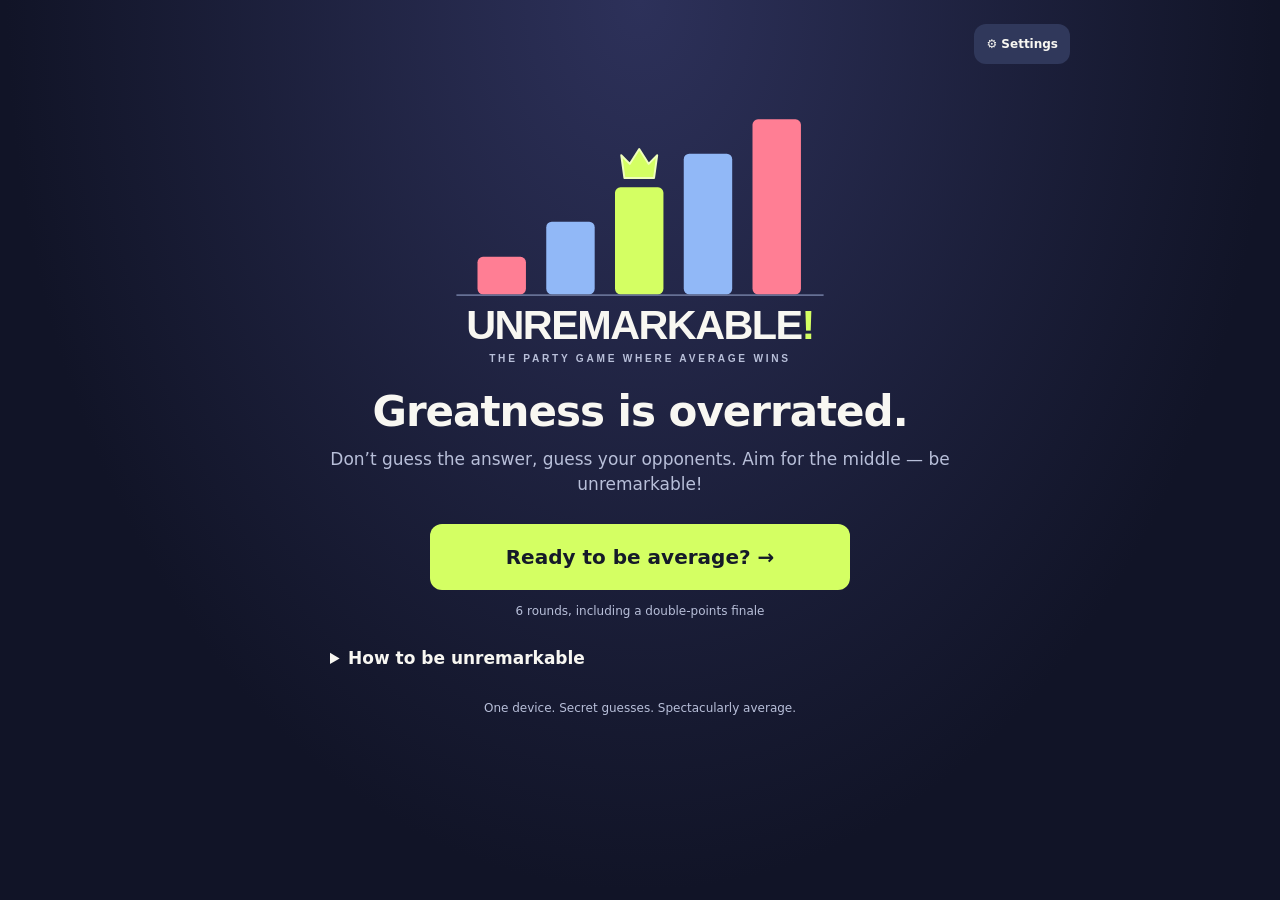
==== index.html @ 25f49ed4 "Add files via upload" ====
<!doctype html>
<html lang="en">
<head>
<meta charset="utf-8"><meta name="viewport" content="width=device-width,initial-scale=1">
<meta name="theme-color" content="#171b33"><title>UNREMARKABLE! — Average wins</title>
<style>
:root{color-scheme:dark;--bg:#111427;--card:#1c2140;--ink:#f8f7f2;--muted:#b8bfd9;--lime:#d4ff63;--red:#ff7e94}*{box-sizing:border-box}body{margin:0;background:radial-gradient(ellipse at top,#2d315a,var(--bg) 70%);color:var(--ink);font:17px/1.5 system-ui,sans-serif;min-height:100vh}main{max-width:900px;margin:auto;padding:24px 20px 50px}header{display:flex;align-items:center;justify-content:space-between;gap:12px;margin-bottom:35px}.brand{font-weight:950;letter-spacing:-1px;font-size:clamp(20px,4vw,30px)}.brand span{color:var(--lime)}h1{font-size:clamp(38px,7vw,66px);line-height:1.05;letter-spacing:-2px;margin:12px 0 24px}h2{font-size:clamp(24px,4vw,35px);line-height:1.2;margin:12px 0 20px}p{margin:12px 0}.muted,small{color:var(--muted)}.eyebrow{color:var(--lime);font-size:12px;font-weight:800;letter-spacing:2px;text-transform:uppercase}.card{background:var(--card);border:1px solid #353c65;border-radius:24px;padding:clamp(20px,4vw,36px);margin:20px 0;box-shadow:0 16px 60px #0002}button,input,textarea{font:inherit}button{border:0;border-radius:12px;padding:13px 20px;cursor:pointer;font-weight:750;background:var(--lime);color:#151a29;min-height:48px}button.secondary{background:#30385b;color:var(--ink)}button:disabled{opacity:.45;cursor:default}button:focus-visible,input:focus-visible,textarea:focus-visible,summary:focus-visible{outline:3px solid #fff;outline-offset:4px}input,textarea{width:100%;background:#10152d;border:1px solid #535d86;border-radius:12px;padding:14px;color:var(--ink);margin:8px 0 14px}textarea{resize:vertical;min-height:160px}.row{display:flex;gap:12px;flex-wrap:wrap;align-items:center}.chips{display:flex;gap:8px;flex-wrap:wrap;margin:24px 0}.chip{border:1px solid #515b81;border-radius:99px;padding:6px 12px;font-size:13px}.error{color:#ffb3be;min-height:26px}.progress{height:5px;background:#343b60;border-radius:5px;margin:16px 0 24px;overflow:hidden}.progress div{height:100%;background:var(--lime)}details{margin:22px 0}summary{cursor:pointer;font-weight:700}li{margin:10px 0}.center{text-align:center}.pill{background:#30385b;border-radius:12px;padding:12px 18px;display:inline-block}.line{position:relative;margin:45px 18px 12px;height:300px;border-top:3px solid #687197}.endpoint{position:absolute;top:-30px;color:var(--muted);font-size:12px}.endpoint.right{right:0}.marker{position:absolute;left:50%;top:var(--lane);width:150px;max-width:44vw;transform:translateX(-50%);transition:left 1.4s cubic-bezier(.2,.8,.2,1),opacity .7s;opacity:0;text-align:center;font-size:13px}.marker:before{content:'';position:absolute;width:2px;background:#626c96;bottom:100%;height:var(--stem);left:50%}.marker b{display:block;position:relative;z-index:1;border:1px solid #64709d;background:#293154;border-radius:12px;padding:8px;overflow-wrap:anywhere}.marker.win b{background:#d4ff63;color:#151a29;border-color:#d4ff63;box-shadow:0 0 22px #d4ff6344}.marker.out b{background:#6f2944;border-color:var(--red)}.median{position:absolute;top:-14px;bottom:0;border-left:2px dashed var(--lime);opacity:0;transition:opacity .6s}.median span{position:absolute;top:-36px;left:0;transform:translateX(-50%);white-space:nowrap;font-size:12px;color:var(--lime)}table{width:100%;border-collapse:collapse;margin:14px 0}td,th{padding:12px 8px;text-align:left;border-bottom:1px solid #394165;overflow-wrap:anywhere}td:last-child,th:last-child{text-align:right}.positive{color:var(--lime)}.negative{color:#ff9bb0}.party{position:fixed;top:-20px;width:9px;height:15px;pointer-events:none;animation:fall 2.5s ease-in forwards;z-index:5}@keyframes fall{to{transform:translateY(105vh) rotate(650deg);opacity:0}}footer{font-size:12px;color:var(--muted);text-align:center;margin-top:28px}@media(max-width:500px){main{padding:18px 14px 35px}.card{border-radius:18px}.line{margin-left:28px;margin-right:28px}.marker{font-size:11px;width:110px}td,th{padding:10px 4px;font-size:14px}}@media(prefers-reduced-motion:reduce){*,*:before{animation:none!important;transition:none!important}}

/* Reveal theatre and player lobby */
.header-controls{display:flex;gap:8px;flex-wrap:wrap;justify-content:flex-end}.header-controls button{font-size:12px;padding:9px 12px;min-height:40px}.player-entry{display:flex;gap:10px;align-items:center}.player-entry input{margin:0;min-width:0}.player-entry button{white-space:nowrap}.roster{display:grid;grid-template-columns:repeat(2,minmax(0,1fr));gap:10px;margin:20px 0}.player-token{display:flex;align-items:center;gap:10px;padding:10px 12px;border-radius:14px;background:#11172e;animation:arrive .3s ease-out;min-width:0}.avatar{width:34px;height:34px;display:grid;place-items:center;background:#44406b;color:#e8e0ff;border-radius:50%;font-size:13px;font-weight:800;flex-shrink:0}.player-token span:nth-child(2){flex:1;overflow-wrap:anywhere}.remove-player{background:transparent;color:#b8bfd9;padding:0;min-height:36px;width:30px;font-size:22px}.start-game{width:100%;margin-top:8px}.lobby-count{font-size:13px;color:var(--muted)}.reveal-card{overflow:hidden;position:relative}.reveal-card:before{content:'';position:absolute;inset:0;background:radial-gradient(ellipse at 50% 20%,#d4ff6313,transparent 65%);pointer-events:none}.reveal-status{min-height:55px;font-size:clamp(17px,3vw,22px);font-weight:700;color:var(--lime);position:relative}.phase-label{font-size:11px;color:var(--muted);letter-spacing:2px;text-transform:uppercase;margin-top:24px}.number-stage{position:relative;padding:24px 0 12px}.axis{height:50px;position:relative;margin:12px 24px 8px}.axis-line{position:absolute;top:25px;left:0;right:0;height:3px;border-radius:3px;background:linear-gradient(90deg,#ff7e94,#a6b0de 35%,#d4ff63 50%,#a6b0de 65%,#ff7e94);transform-origin:left;animation:drawline .8s ease both}.axis-line:after{content:'';position:absolute;inset:-5px 0;background:repeating-linear-gradient(90deg,transparent 0,transparent calc(10% - 1px),#818bb0 calc(10% - 1px),#818bb0 10%);opacity:.5}.axis-end{position:absolute;left:0;top:0;font-size:11px;color:var(--muted)}.axis-end.high{left:auto;right:0}.axis-dot{position:absolute;top:19px;left:50%;width:15px;height:15px;border-radius:50%;background:#b2b9df;border:3px solid #171c35;opacity:0;transform:translateX(-50%);transition:left 1.1s cubic-bezier(.2,.8,.2,1),opacity .4s,background .5s,box-shadow .5s}.axis-dot.visible{opacity:1}.axis-dot.win{background:var(--lime);box-shadow:0 0 0 6px #d4ff6322,0 0 24px #d4ff6388;z-index:2}.axis-dot.out{background:var(--red);box-shadow:0 0 14px #ff7e9466}.median-pin{position:absolute;top:-14px;height:80px;left:50%;width:2px;background:var(--lime);opacity:0;transform:scaleY(0);transform-origin:top;transition:transform .7s,opacity .5s;z-index:3;pointer-events:none}.median-pin.visible{opacity:1;transform:scaleY(1)}.median-pin:before{content:'▼';position:absolute;top:-12px;left:50%;transform:translateX(-50%);color:var(--lime);font-size:18px}.median-readout{text-align:center;color:var(--lime);min-height:48px;opacity:0;transition:opacity .5s;font-size:14px}.median-readout.visible{opacity:1}.median-readout strong{font-size:25px;font-variant-numeric:tabular-nums;margin-left:6px}.reveal-grid{display:grid;grid-template-columns:repeat(3,minmax(0,1fr));gap:12px;margin:16px 0 24px}.guess-tile{position:relative;border:1px solid #4b557f;border-radius:16px;min-height:132px;padding:16px 10px;text-align:center;background:#242c4d;transform:translateY(20px) scale(.94);opacity:.3;transition:transform .7s cubic-bezier(.2,1.5,.5,1),opacity .5s,background .5s,box-shadow .5s,border-color .5s;overflow:hidden}.guess-tile.revealed{opacity:1;transform:translateY(0) scale(1)}.guess-tile .tile-name{font-size:13px;overflow-wrap:anywhere;color:#d4d9ec;position:relative}.guess-tile .tile-value{font-size:clamp(20px,3.2vw,32px);font-weight:850;letter-spacing:-1px;min-height:48px;font-variant-numeric:tabular-nums;overflow-wrap:anywhere;position:relative}.tile-badge{font-size:11px;font-weight:800;letter-spacing:.4px;min-height:20px;position:relative}.guess-tile.win{background:#31452c;border-color:var(--lime);box-shadow:0 0 28px #d4ff6322;animation:winner-pop .8s ease}.guess-tile.win .tile-value,.guess-tile.win .tile-badge{color:var(--lime)}.guess-tile.bonus{background:linear-gradient(135deg,#465329,#233e3c);border-color:#eaff93}.guess-tile.bonus:before{content:'';position:absolute;inset:-100%;background:linear-gradient(100deg,transparent 40%,#ffffff25 50%,transparent 60%);animation:shine 1.8s ease-in-out 2}.guess-tile.out{border-color:var(--red);background:#44243c;animation:knockout .65s ease}.guess-tile.out .tile-value,.guess-tile.out .tile-badge{color:#ff9db0}.reveal-meta{display:flex;justify-content:space-between;align-items:center;gap:12px}.skip-reveal{font-size:12px;min-height:36px;padding:8px 12px;background:#30385b;color:#d9dff5}.score-note{padding:12px 16px;border-left:3px solid var(--lime);background:#d4ff6309;border-radius:0 8px 8px 0}.music-note{font-size:12px;color:var(--muted);margin:18px 0 0}.countdown{position:absolute;inset:0;display:grid;place-items:center;background:#13182bed;z-index:4;border-radius:20px;pointer-events:none}.countdown span{font-size:110px;font-weight:950;color:var(--lime);animation:countbeat .75s ease both}.reveal-grid .bonus-tag{color:#d4ff63}.fade-in{animation:arrive .55s ease both}@keyframes arrive{from{opacity:0;transform:translateY(12px)}to{opacity:1;transform:translateY(0)}}@keyframes drawline{from{transform:scaleX(0)}to{transform:scaleX(1)}}@keyframes winner-pop{0%{transform:scale(.95)}45%{transform:scale(1.07)}100%{transform:scale(1)}}@keyframes knockout{20%,60%{transform:translateX(-5px) rotate(-1deg)}40%,80%{transform:translateX(5px) rotate(1deg)}100%{transform:translateX(0)}}@keyframes shine{from{transform:translateX(-60%) rotate(12deg)}to{transform:translateX(60%) rotate(12deg)}}@keyframes countbeat{from{opacity:0;transform:scale(1.4)}30%{opacity:1}to{opacity:0;transform:scale(.8)}}@media(max-width:550px){header{align-items:flex-start}.brand{font-size:19px;padding-top:8px}.header-controls{max-width:170px;gap:6px}.header-controls button{font-size:11px;padding:8px}.roster{grid-template-columns:1fr}.reveal-grid{grid-template-columns:repeat(2,minmax(0,1fr));gap:10px}.guess-tile{padding:12px 8px;min-height:120px}.guess-tile .tile-value{font-size:25px}.axis{margin-left:10px;margin-right:10px}.reveal-meta{align-items:flex-start}.reveal-card{padding:20px 16px}}
/* Shared visual language: ascending bars, a lime crown, coral extremes. */
header{gap:16px}.brand{display:flex;align-items:center;gap:10px;white-space:nowrap;font-size:23px}.brand-icon{width:58px;height:48px;flex-shrink:0}.hero-logo{max-width:500px;margin:0 auto 18px}.hero-logo svg{display:block;width:100%;height:auto}.hero-tagline{font-size:clamp(27px,5vw,42px);text-align:center;letter-spacing:-1px;margin:0 0 12px}.hero-copy{text-align:center;max-width:620px;margin:0 auto 25px}.hero-logo .logo-bar{transform-box:fill-box;transform-origin:bottom;animation:logo-rise .85s cubic-bezier(.2,.8,.2,1) both}.hero-logo .logo-bar:nth-child(2),.hero-logo .logo-bar:nth-child(4){animation-delay:.1s}.hero-logo .logo-bar:nth-child(1),.hero-logo .logo-bar:nth-child(5){animation-delay:.35s}.hero-logo .logo-bar:nth-child(3){animation-delay:.6s}.hero-logo .logo-crown{animation:arrive .6s .95s both}.chart-unit{font-size:12px;margin:0 0 6px}.chart-scroll{overflow-x:auto;overscroll-behavior-x:contain;scrollbar-color:#596589 #151b33;scrollbar-width:thin;position:relative;padding:0 0 12px}.bar-plot{min-width:calc(var(--players)*76px);padding:0 12px}.chart-bars{height:340px;position:relative;margin-top:8px;border-bottom:2px solid #6c7597}.chart-grid{position:absolute;inset:0;background:repeating-linear-gradient(to top,transparent 0,transparent calc(25% - 1px),#b5c6ff13 calc(25% - 1px),#b5c6ff13 25%);pointer-events:none}.scale-max,.scale-zero{position:absolute;left:0;font-size:10px;color:#a9b3d3}.scale-max{bottom:78%;transform:translateY(-18px)}.scale-zero{bottom:0;left:1px;transform:translateY(100%)}.bar-columns,.bar-labels{display:grid;grid-template-columns:repeat(var(--players),minmax(0,1fr));gap:12px}.bar-columns{height:100%;position:relative}.bar-column{position:relative;min-width:0;height:100%}.bar-fill{position:absolute;bottom:0;left:12%;width:76%;height:var(--height);min-height:2px;border-radius:10px 10px 0 0;background:linear-gradient(90deg,#679ad6,#a5c9ff);transform:scaleY(0);transform-origin:bottom;transition:transform 1.15s cubic-bezier(.18,.85,.24,1),background .5s,box-shadow .5s}.bar-column.revealed .bar-fill{transform:scaleY(1)}.bar-column.out .bar-fill{background:linear-gradient(90deg,#d65075,#ff8ba2)}.bar-column.win .bar-fill{background:linear-gradient(90deg,#9cca36,#d4ff63);box-shadow:0 -6px 35px #d4ff6322}.bar-column.bonus .bar-fill:after{content:'';position:absolute;inset:0;background:linear-gradient(110deg,transparent 25%,#ffffff77 50%,transparent 75%);animation:bar-shimmer 1.6s 1s 2 both}.bar-number{position:absolute;bottom:calc(var(--height) + 7px);left:-4%;width:108%;text-align:center;opacity:0;transform:translateY(15px);transition:opacity .5s,transform .8s;font-size:clamp(12px,2vw,18px);font-weight:850;font-variant-numeric:tabular-nums;overflow-wrap:anywhere;line-height:1.15;color:#cfdef8}.bar-column.revealed .bar-number{opacity:1;transform:translateY(0)}.bar-column.win .bar-number{color:var(--lime)}.bar-column.out .bar-number{color:#ff9fb1}.bar-crown{position:absolute;bottom:calc(var(--height) + 32px);left:50%;width:38px;height:28px;opacity:0;transform:translate(-50%,20px) scale(.4);transition:opacity .5s 1s,transform .7s 1s cubic-bezier(.2,1.7,.5,1)}.bar-crown svg{width:100%;height:100%}.bar-column.win .bar-crown{opacity:1;transform:translate(-50%,0) scale(1)}.bar-labels{text-align:center;padding-top:12px;position:relative}.bar-name{display:block;font-size:12px;font-weight:700;overflow-wrap:anywhere;min-height:38px;line-height:1.4}.bar-score{display:block;font-size:9px;letter-spacing:.3px;color:var(--muted);min-height:24px;margin-top:5px;font-weight:750}.bar-score.positive{color:var(--lime)}.bar-score.negative{color:#ff9fb1}.average-line{position:absolute;left:0;right:0;border-top:2px dashed #d4ff63;transform:scaleX(0);transform-origin:left;opacity:0;transition:transform .9s cubic-bezier(.2,.8,.2,1),opacity .5s;pointer-events:none;z-index:2}.average-line.visible{opacity:1;transform:scaleX(1)}.average-line span{position:absolute;right:0;top:-24px;padding:3px 7px;background:#151c32;border-radius:5px;color:var(--lime);font-size:10px;font-weight:800;white-space:nowrap}.average-readout{text-align:center;border:1px solid #d4ff6340;background:#d4ff630a;border-radius:12px;padding:15px;margin:10px 0 24px;font-size:14px;color:#d2d8ed}.average-readout strong{font-size:28px;margin-left:9px;color:var(--lime)}.average-readout span{display:block;font-size:12px;color:var(--muted);margin-top:2px}.chart-hint{font-size:11px;color:var(--muted);text-align:right;margin:0 0 8px}.average-maths{font-size:13px;overflow-wrap:anywhere}.average-maths p{line-height:1.7}.answer-card{border:1px solid #93bbff55;background:linear-gradient(125deg,#91b8f718,#a69aff0b);border-radius:18px;padding:23px;margin:24px 0}.answer-card h3{font-size:clamp(25px,5vw,36px);line-height:1.15;margin:10px 0 16px;letter-spacing:-.5px;overflow-wrap:anywhere}.answer-card p{font-size:14px;color:#d6ddef}.answer-card a{color:#b3d3ff;font-size:13px;text-underline-offset:4px}.answer-card .answer-note{font-size:12px;color:var(--muted);border-top:1px solid #93bbff33;padding-top:12px;margin-bottom:0}.wild-answer h3{font-size:25px}.music-note{max-width:100%}@keyframes logo-rise{from{transform:scaleY(0)}to{transform:scaleY(1)}}@keyframes bar-shimmer{from{opacity:0}50%{opacity:.7}to{opacity:0}}@media(max-width:550px){header{gap:8px}.brand{font-size:14px;gap:5px;padding:0}.brand-icon{width:38px;height:35px}.header-controls{max-width:148px}.header-controls button{font-size:10px;padding:7px;min-height:36px}.hero-logo{max-width:340px;margin-top:20px}.hero-tagline{font-size:28px}.bar-plot{min-width:calc(var(--players)*61px);padding:0 8px}.bar-columns,.bar-labels{gap:8px}.chart-bars{height:310px}.bar-fill{left:7%;width:86%;border-radius:7px 7px 0 0}.bar-number{font-size:12px}.bar-name{font-size:11px}.bar-score{font-size:8px}.bar-crown{width:29px;height:23px;bottom:calc(var(--height) + 28px)}.bar-plot .scale-max{font-size:9px}.answer-card{padding:20px}.reveal-status{min-height:72px}}
@media(prefers-reduced-motion:reduce){*,*:before,*:after{animation:none!important;transition:none!important}.hero-logo .logo-bar{transform:none}.bar-column.win .bar-crown{opacity:1}}


.middle-line{position:absolute;left:0;right:0;border-top:2px dashed #d4ff63;transform:scaleX(0);transform-origin:left;opacity:0;transition:transform .9s,opacity .5s;z-index:2;pointer-events:none}.middle-line.visible{opacity:1;transform:scaleX(1)}.middle-line span{position:absolute;left:0;top:-24px;background:#151c32;padding:3px 7px;border-radius:5px;color:var(--lime);font-size:10px;font-weight:800}.average-line{border-color:#b6a5ff}.average-line span{color:#c9baff;top:5px}.target-readouts{display:grid;grid-template-columns:1fr 1fr;gap:10px;margin:12px 0 24px}.target-readouts[hidden]{display:none}.middle-readout,.target-readouts .average-readout{margin:0;padding:15px 10px;text-align:center;border:1px solid #d4ff6340;background:#d4ff630a;border-radius:12px;font-size:12px}.middle-readout strong,.target-readouts .average-readout strong{display:block;font-size:26px;color:var(--lime);margin:4px 0}.middle-readout span,.target-readouts .average-readout span{display:block;font-size:10px;color:var(--muted)}.target-readouts .average-readout{border-color:#b6a5ff55;background:#b6a5ff0a}.target-readouts .average-readout strong{color:#c9baff}.bar-column.bonus-only .bar-fill{background:linear-gradient(90deg,#9680e0,#c9baff)}.bar-column.bonus-only .bar-number{color:#c9baff}
/* One stage, one player, one announcement. Detailed results live on their own screen. */
header{justify-content:flex-end}header .brand{display:none}body.cinema-mode header,body.cinema-mode footer{display:none}body.cinema-mode main{max-width:1100px;padding-top:12px;padding-bottom:24px}.cinema{outline:none;min-height:calc(100svh - 45px);display:flex;flex-direction:column;justify-content:center}.cinema-tools{display:flex;justify-content:flex-end;min-height:36px}.cinema-tools .skip-reveal{background:transparent;color:#8995b8;font-size:11px;font-weight:500;padding:6px 10px}.reveal-announcement{text-align:center;min-height:185px;display:flex;flex-direction:column;justify-content:center;align-items:center;padding:15px 12px 22px}.announcement-label{font-size:12px;font-weight:850;letter-spacing:2px;color:#a7bbdc}.reveal-announcement h2{font-size:clamp(30px,6vw,54px);line-height:1.12;letter-spacing:-1.5px;margin:14px 0 10px;max-width:100%;overflow-wrap:anywhere}.reveal-announcement p{font-size:15px;color:#adb8d3;margin:0;max-width:550px;line-height:1.5}.winner-announcement .announcement-label,.winner-announcement h2{color:#d4ff63}.loser-announcement .announcement-label,.loser-announcement h2{color:#ff8da2}.bonus-announcement .announcement-label,.bonus-announcement h2{color:#c9baff}.cinema .chart-bars{height:clamp(260px,49svh,440px);margin-top:0}.cinema .bar-plot{min-width:calc(var(--players)*80px);padding:0 14px}.cinema .bar-columns,.cinema .bar-labels{gap:18px}.cinema .chart-grid{background:linear-gradient(to top,transparent calc(50% - 1px),#b5c6ff0b calc(50% - 1px),#b5c6ff0b 50%,transparent 50%)}.cinema .bar-fill{transition:transform 2.1s cubic-bezier(.25,.5,.35,1);border-radius:9px 9px 0 0}.cinema .bar-number{transition:opacity .5s,transform 2.1s;letter-spacing:-.3px;font-size:clamp(14px,2vw,23px)}.cinema .bar-name{visibility:hidden;opacity:0;min-height:52px;font-size:15px;line-height:1.3;padding:4px 0;transition:opacity .6s;overflow-wrap:anywhere}.cinema .bar-name.visible{visibility:visible;opacity:1}.cinema .bar-crown{transition:opacity .3s 2.1s,transform .4s 2.1s cubic-bezier(.2,1.7,.5,1)}.cinema .average-line{border-color:#b6a5ff}.cinema .average-line span{font-size:11px;top:-25px;background:#161b31}.cinema .bar-column.bonus .bar-fill:after{animation:none;background:transparent}.cinema-end{text-align:center;min-height:70px;padding-top:16px}.cinema-end[hidden]{display:block;visibility:hidden}.bonus-detail{padding:15px 18px;border:1px solid #b6a5ff66;border-radius:12px;color:#c9baff}.bonus-detail p{font-size:13px;color:var(--muted)}.round-details table{table-layout:fixed}.round-details td,.round-details th{font-size:14px;padding:12px 5px}.round-details th:first-child{width:28%}.round-details table caption{padding:12px 0}.round-details td:not(:first-child),.round-details th:not(:first-child){text-align:center}.round-details .answer-card{margin-top:24px}.round-details #next{margin-top:18px}@media(max-width:550px){body.cinema-mode main{padding:10px 10px 20px}.cinema{justify-content:flex-start;min-height:calc(100svh - 30px)}.reveal-announcement{min-height:195px;padding:20px 12px 28px}.announcement-label{font-size:10px;letter-spacing:1.5px}.reveal-announcement h2{font-size:36px;letter-spacing:-1px}.reveal-announcement p{font-size:14px;max-width:310px}.cinema .bar-plot{min-width:calc(var(--players)*66px);padding:0 8px}.cinema .bar-columns,.cinema .bar-labels{gap:9px}.cinema .chart-bars{height:clamp(250px,44svh,370px)}.cinema .bar-name{font-size:12px;min-height:60px;padding-top:5px}.cinema .bar-number{font-size:13px}.cinema .bar-labels{padding-top:14px}.cinema .bar-crown{width:29px}.round-details td,.round-details th{font-size:11px;padding:11px 3px}.round-details th:first-child{width:28%}.cinema .average-line span{font-size:9px}}@media(prefers-reduced-motion:reduce){.cinema *{transition:none!important;animation:none!important}}


.home-screen{max-width:800px;margin:auto}.home-topics{justify-content:center;gap:10px;margin:28px 0}.home-start{display:block;width:100%;max-width:420px;margin:26px auto 12px;padding:18px 24px;font-size:20px}.home-screen details{max-width:620px;margin:26px auto}.players-screen{max-width:680px;margin:20px auto}.players-screen h1{font-size:clamp(32px,6vw,46px);margin-bottom:28px;letter-spacing:-1px}.back-home{background:transparent;color:var(--muted);padding:8px 0;font-size:14px;font-weight:500;min-height:40px}.players-screen .card{margin-top:10px}@media(max-width:550px){.home-start{font-size:18px}.home-topics .chip{font-size:12px}.players-screen{margin-top:12px}}

.free-bank-note{text-align:center;font-size:12px;color:var(--muted);margin:12px 0}.reveal-announcement.shared-winners h2{font-size:clamp(24px,4vw,40px);max-width:850px;letter-spacing:-.8px}

.header-controls{max-width:none}.header-controls .quiet-exit{background:transparent;color:var(--muted)}.quiet-exit[hidden]{display:none}.round-actions{display:flex;justify-content:flex-end;margin:-12px 0 12px}.change-question{background:transparent;color:var(--muted);font-size:13px;min-height:40px;padding:8px 0 8px 12px;font-weight:600}.cinema-tools{justify-content:space-between}.cinema-tools .cinema-exit{padding-left:8px}#game-dialog{color:var(--ink);background:var(--card);border:1px solid #535d86;border-radius:22px;padding:28px;width:calc(100% - 36px);max-width:440px;box-shadow:0 20px 100px #0008}#game-dialog::backdrop{background:#080c20bb;backdrop-filter:blur(4px)}#game-dialog h2{font-size:27px;margin-top:0}#game-dialog p{color:var(--muted);font-size:15px;line-height:1.6}.dialog-actions{display:flex;gap:10px;justify-content:flex-end;flex-wrap:wrap;margin-top:24px}.dialog-actions button{font-size:14px;padding:12px 16px}#game-dialog[open]{animation:arrive .2s ease-out}@media(max-width:550px){.header-controls{gap:6px}.header-controls button{min-height:40px}.round-actions{margin-top:-14px}.change-question{font-size:12px}#game-dialog{padding:23px}.dialog-actions{justify-content:stretch}.dialog-actions button{flex:1}}

.double-round-note{color:var(--lime);font-size:13px;text-align:center;background:#d4ff630b;border-radius:10px;padding:12px;margin:0 0 20px}

/* Quiet, accessible audio settings, available on every screen. */
#settings-dialog{color:var(--ink);background:var(--card);border:1px solid #535d86;border-radius:22px;padding:28px;width:calc(100% - 36px);max-width:400px;box-shadow:0 20px 100px #0008}#settings-dialog::backdrop{background:#080c20bb;backdrop-filter:blur(4px)}#settings-dialog h2{margin:0 0 24px;font-size:28px}.settings-row{display:flex;align-items:center;justify-content:space-between;gap:20px;padding:16px 0;border-top:1px solid #394165}.audio-switch{min-width:76px;min-height:44px;padding:9px 18px;background:#30385b;color:var(--ink)}.audio-switch[aria-checked="true"]{background:var(--lime);color:#151a29}#audio-status{font-size:13px;color:var(--muted)}#audio-status:empty{display:none}#close-settings{width:100%;font-size:14px;margin-top:22px}.header-controls #settings-button{font-size:12px;min-height:40px}.cinema-tools .cinema-settings{color:#b8bfd9}#settings-dialog[open]{animation:arrive .2s ease-out}

.reveal-announcement.winner-announcement h2{font-size:clamp(40px,7vw,68px);max-width:calc(100% - 40px)}.reveal-announcement.shared-winners h2{font-size:clamp(29px,5vw,46px)}.winner-emphasis h2{animation:winner-pop var(--winner-pop-duration,1135ms) cubic-bezier(.2,.65,.3,1) both}.winner-emphasis .announcement-label{animation:winner-pop var(--winner-pop-duration,1135ms) cubic-bezier(.2,.65,.3,1) both}.winner-award{display:inline-block;color:var(--lime);font-size:.9em;white-space:nowrap}@keyframes winner-pop{0%{transform:scale(1);opacity:1}28%{transform:scale(1.18)}78%{transform:scale(1.18)}100%{transform:scale(1)}}@media(prefers-reduced-motion:reduce){.winner-emphasis h2,.winner-emphasis .announcement-label{animation:none!important}}

.cinema .chart-question{font-size:clamp(17px,2.4vw,24px);font-weight:650;line-height:1.35;letter-spacing:-.25px;text-align:center;max-width:780px;margin:10px auto 0;padding:0 14px;color:#dce5fc;overflow-wrap:anywhere}@media(max-width:550px){.cinema .chart-question{font-size:17px;margin-top:10px;padding:0 12px}}

.reveal-announcement.loser-announcement h2{font-size:clamp(40px,7vw,68px);max-width:calc(100% - 40px)}.loser-announcement .winner-award{color:inherit}

.settings-legal{display:flex;gap:22px;justify-content:center;flex-wrap:wrap;padding-top:20px;font-size:13px}.settings-legal a{color:#c6dcff;text-underline-offset:4px}.settings-legal a:hover{color:var(--lime)}.settings-legal a:focus-visible{outline:3px solid var(--lime);outline-offset:5px}

.round-intro{min-height:calc(100svh - 185px);display:grid;place-items:center;padding:8px 0 24px}.round-intro-card{text-align:center;width:100%;max-width:740px;margin:auto;padding:38px 28px;border:1px solid #58618a;border-radius:26px;background:linear-gradient(145deg,#272e50,#191f3a);box-shadow:0 18px 70px #080b1933;animation:round-enter .5s ease-out both}.round-intro-number{color:var(--lime);font-size:25px;font-weight:850;letter-spacing:-.5px;margin:22px 0 12px}.round-intro-number span{color:var(--muted);font-size:17px;font-weight:500}.round-intro h1{font-size:clamp(32px,5.4vw,56px);line-height:1.08;letter-spacing:-1.5px;margin:12px auto 26px;max-width:650px;overflow-wrap:break-word}.round-intro-wit{font-size:clamp(20px,3vw,27px);line-height:1.35;font-weight:700;max-width:560px;margin:0 auto 12px}.round-intro-description{font-size:15px;max-width:520px;margin:0 auto 26px}.round-intro #round-start{min-height:56px;max-width:430px;width:100%;margin:4px auto 0;font-size:18px}.round-intro-steps{list-style:none;display:flex;justify-content:center;gap:12px;padding:0;margin:30px 0 0}.round-intro-steps li{width:30px;height:30px;border-radius:50%;border:1px solid #6a7393;color:var(--muted);display:grid;place-items:center;font-size:12px;font-weight:800}.round-intro-steps li.current{background:var(--lime);color:#151a29;border-color:var(--lime);box-shadow:0 0 0 4px #d4ff6314}.round-intro-steps li.completed{color:var(--lime);border-color:#7f9c4a}.round-intro-double{display:inline-block;color:#111427;background:var(--lime);font-weight:950;letter-spacing:2px;font-size:13px;border-radius:8px;padding:8px 14px;margin:-10px auto 22px}.round-intro-scoring{font-size:14px;line-height:1.8;color:var(--muted);margin:-6px auto 22px}.round-intro-scoring strong{color:var(--lime)}.answer-source{display:block;margin-top:8px}.sr-only{position:absolute;width:1px;height:1px;padding:0;margin:-1px;overflow:hidden;clip:rect(0,0,0,0);white-space:nowrap;border:0}@keyframes round-enter{from{opacity:0;transform:translateY(12px)}to{opacity:1;transform:translateY(0)}}@media(max-width:550px){.round-intro{min-height:calc(100svh - 150px);padding-top:0}.round-intro-card{padding:28px 18px;border-radius:22px}.round-intro h1{letter-spacing:-1px;font-size:35px}.round-intro .eyebrow{font-size:10px;letter-spacing:1.4px}.round-intro-number{margin-top:18px}.round-intro #round-start{font-size:16px}.round-intro-steps{gap:10px;margin-top:24px}}@media(prefers-reduced-motion:reduce){.round-intro-card{animation:none}}

.standings-show{max-width:780px;margin:auto;padding:2px 0 30px}.standings-toolbar{display:flex;gap:12px;justify-content:space-between;align-items:center}.standings-toolbar .eyebrow{font-size:11px;letter-spacing:1.4px}.standings-toolbar button{background:transparent;color:var(--muted);font-size:12px;padding:9px 0 9px 12px;white-space:nowrap}.standings-show>h1{font-size:clamp(31px,5vw,45px);text-align:center;margin:22px 0 8px}.standings-intro{text-align:center;font-size:15px;margin-bottom:24px}.standings-spotlight{position:relative;text-align:center;border:1px solid #58618a;border-radius:24px;background:linear-gradient(145deg,#293153,#191f3a);padding:28px 24px 24px;min-height:285px;display:flex;flex-direction:column;align-items:center;justify-content:center;isolation:isolate;overflow:hidden}.standings-place{font-size:11px;letter-spacing:1.7px;font-weight:850;color:#c6dcff}.standings-spotlight h2{font-size:clamp(30px,5vw,49px);line-height:1.15;letter-spacing:-1px;margin:17px 0 10px;overflow-wrap:anywhere;max-width:100%}.standings-spotlight p{max-width:560px;line-height:1.45;font-size:16px;color:#d4dcef;margin:12px auto 0}.standings-total{font-size:38px;line-height:1.2;font-weight:900;color:var(--lime);font-variant-numeric:tabular-nums;margin:6px 0}.standings-total span{font-size:16px;font-weight:600;color:var(--muted)}.standings-list{padding:0;margin:20px 0;list-style:none;display:grid;gap:9px}.standing-row{display:grid;grid-template-columns:49px minmax(0,1fr) auto;gap:12px;align-items:center;border:1px solid #434f75;background:#1c2340;padding:12px 15px;border-radius:14px;animation:standing-enter .65s cubic-bezier(.16,1,.3,1) both}.standing-position{font-weight:900;color:#b4c3e4;font-size:17px}.standing-name{font-weight:750;overflow-wrap:anywhere}.standing-name small,.standing-score small{display:block;font-size:11px;font-weight:500;color:var(--muted)}.standing-score{font-size:23px;line-height:1.1;font-weight:850;text-align:right;font-variant-numeric:tabular-nums}.standing-score small{margin-top:5px}.standing-champion{background:#d4ff6310;border-color:#a6ce51}.standing-champion .standing-position{color:var(--lime);font-size:29px}.standing-champion .standing-score{color:var(--lime)}.standings-arrival h2{animation:standing-name-enter .75s cubic-bezier(.16,1,.3,1) both}.standings-winner{min-height:380px;border:2px solid var(--lime);background:radial-gradient(ellipse at top,#d4ff631f,transparent 70%),linear-gradient(145deg,#283c3e,#182537);box-shadow:0 0 0 7px #d4ff6307,0 18px 70px #050a1b66}.standings-winner:before{content:'';position:absolute;inset:-100%;z-index:-1;background:linear-gradient(110deg,transparent 43%,#efffc71a 50%,transparent 57%);transform:translateX(-80%);animation:standing-shimmer 2.5s ease-out .3s 1}.standings-winner h2{font-size:clamp(36px,7vw,64px);color:#f6ffd9;animation:overall-winner-pop 1.65s cubic-bezier(.2,.8,.2,1) .866s 1 both;transform-origin:center}.standings-winner .standings-total{font-size:49px}.standings-winner .standings-place{color:var(--lime)}.standings-crown{font-size:65px;line-height:1;color:var(--lime);filter:drop-shadow(0 4px 12px #d4ff6355);margin:0 0 16px;animation:standing-crown-arrive 1s cubic-bezier(.2,.8,.2,1) both}.standings-winner .standings-winner-aside{font-size:13px;color:#b8d2be}.standings-actions{display:flex;gap:12px;flex-wrap:wrap;margin:25px 0 0}.standings-actions>button{flex:1;min-width:210px;min-height:54px}.standings-actions[hidden]{display:none}.standings-tie{border-color:#91b8f7;padding-bottom:28px}.standings-tie .standings-tied-names{font-weight:800;font-size:22px;overflow-wrap:anywhere}.standings-tie button{margin-top:22px;max-width:100%;white-space:normal}.standing-static,.standings-instant h2,.standings-instant .standings-crown,.standings-instant:before{animation:none!important}#final-round-details{margin:18px auto 3px}.party{pointer-events:none}@keyframes standing-enter{from{opacity:0;transform:translateY(23px) scale(.96)}to{opacity:1;transform:none}}@keyframes standing-name-enter{from{opacity:0;transform:translateY(15px)}to{opacity:1;transform:none}}@keyframes overall-winner-pop{0%{transform:scale(1)}22%,72%{transform:scale(1.08)}100%{transform:scale(1)}}@keyframes standing-crown-arrive{from{opacity:0;transform:translateY(-30px) rotate(-18deg) scale(.6)}to{opacity:1;transform:none}}@keyframes standing-shimmer{to{transform:translateX(80%)}}@media(max-width:550px){.standings-show{padding-bottom:18px}.standings-toolbar .eyebrow{font-size:9px;letter-spacing:1px}.standings-show>h1{font-size:32px;margin-top:18px}.standings-intro{font-size:13px}.standings-spotlight{padding:25px 17px;min-height:300px}.standings-spotlight h2{font-size:34px}.standings-spotlight p{font-size:15px}.standings-winner{min-height:390px}.standings-winner h2{font-size:clamp(29px,9vw,43px);max-width:92%}.standings-winner .standings-place{font-size:9px;letter-spacing:1.3px}.standings-total{font-size:35px}.standing-row{grid-template-columns:39px minmax(0,1fr) auto;gap:9px;padding:12px}.standing-name{font-size:15px}.standings-actions{gap:9px}.standings-actions>button{min-width:100%}.standings-crown{font-size:57px}}@media(prefers-reduced-motion:reduce){.standing-row,.standings-arrival h2,.standings-winner h2,.standings-crown,.standings-winner:before{animation:none!important}}
</style></head>
<body><main><header><div class="brand"><svg class="brand-icon" viewBox="85 20 470 240" aria-hidden="true"><path d="M85 251H555" stroke="#667095" stroke-width="2"/><rect x="112" y="202" width="62" height="48" rx="7" fill="#ff7e94"/><rect x="200" y="157" width="62" height="93" rx="7" fill="#91b8f7"/><rect x="288" y="113" width="62" height="137" rx="7" fill="#d4ff63"/><rect x="376" y="70" width="62" height="180" rx="7" fill="#91b8f7"/><rect x="464" y="26" width="62" height="224" rx="7" fill="#ff7e94"/><path d="M296 72 307 83 319 64 331 83 342 72 338 101H300Z" fill="#d4ff63"/></svg><div>UNREMARKABLE<span>!</span></div></div><div class="header-controls"><button id="exit-game" class="secondary quiet-exit" type="button" data-game-action="exit" hidden>Exit game</button><button id="settings-button" class="secondary" type="button" aria-haspopup="dialog" aria-controls="settings-dialog">⚙ Settings</button></div></header><section id="app" aria-label="Game"></section><footer id="game-footer">One device. Secret guesses. Spectacularly average.</footer></main><dialog id="game-dialog" aria-labelledby="dialog-title" aria-describedby="dialog-message"></dialog>
<dialog id="settings-dialog" aria-labelledby="settings-title"><h2 id="settings-title">Settings</h2><div class="settings-row"><span id="music-label">Music</span><button id="music" class="audio-switch" type="button" role="switch" aria-labelledby="music-label" aria-checked="false">Off</button></div><div class="settings-row"><span id="sound-label">Sound effects</span><button id="sound" class="audio-switch" type="button" role="switch" aria-labelledby="sound-label" aria-checked="true">On</button></div><p id="audio-status" role="status"></p><nav class="settings-legal" aria-label="Information pages"><a href="privacy/index.html" target="_blank" rel="noopener noreferrer">Privacy</a><a href="terms/index.html" target="_blank" rel="noopener noreferrer">Terms</a><a href="support/index.html" target="_blank" rel="noopener noreferrer">Support</a></nav><button id="close-settings" class="secondary" type="button">Back to being ordinary</button></dialog>
<audio id="background-music" loop preload="none" aria-hidden="true" src="[data-uri]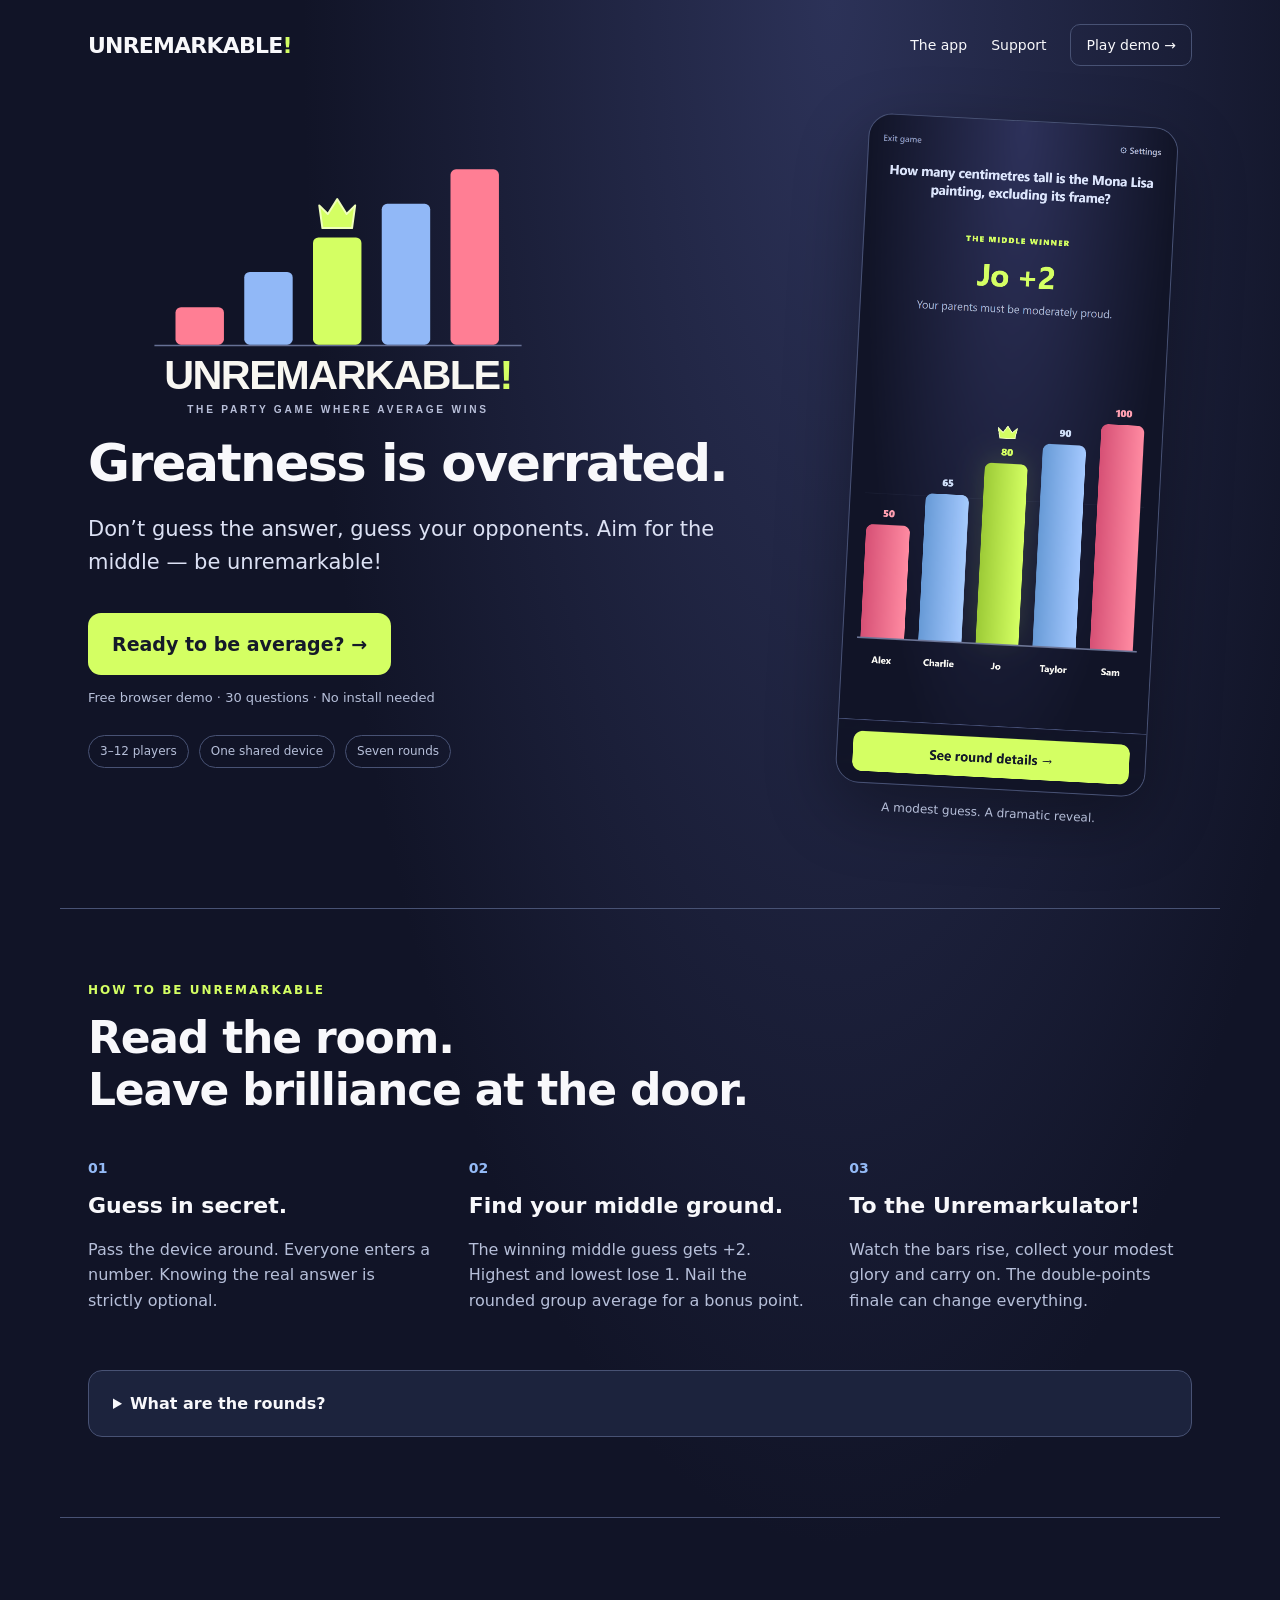
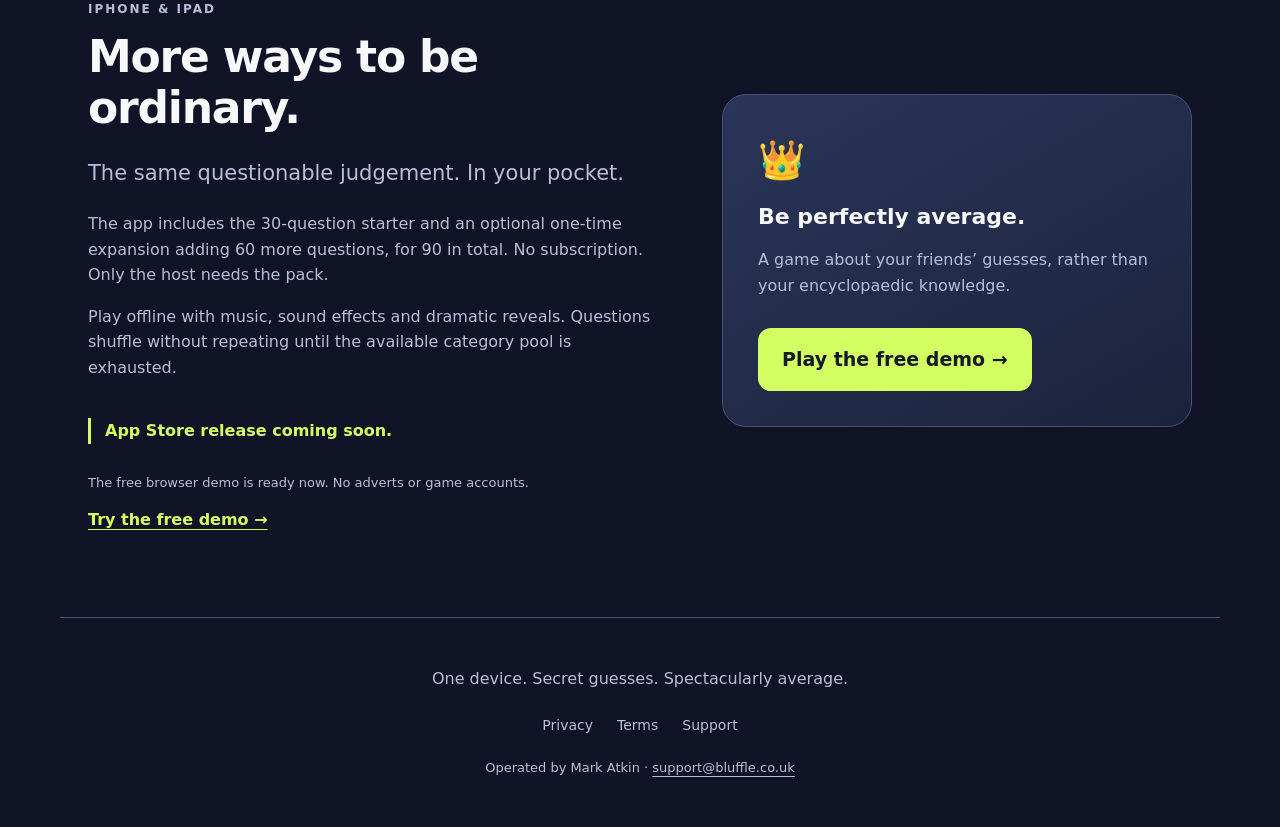
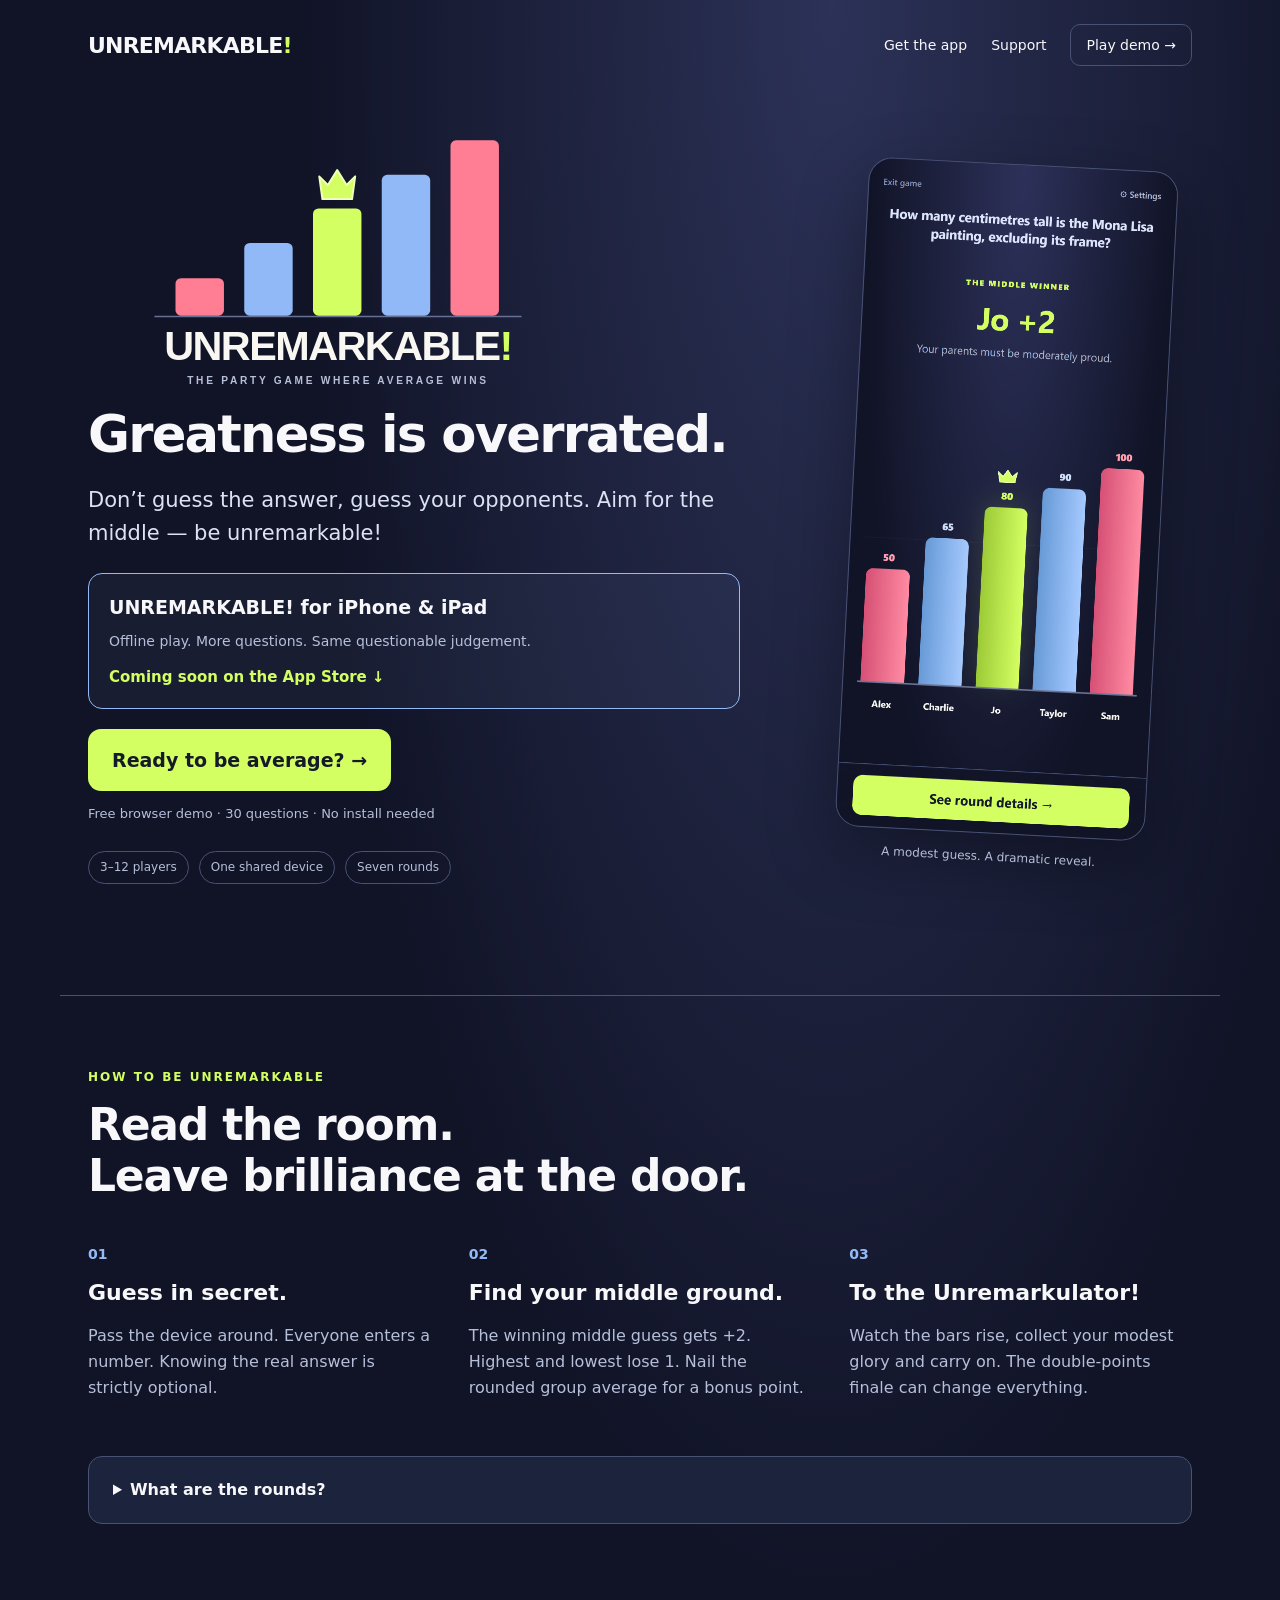
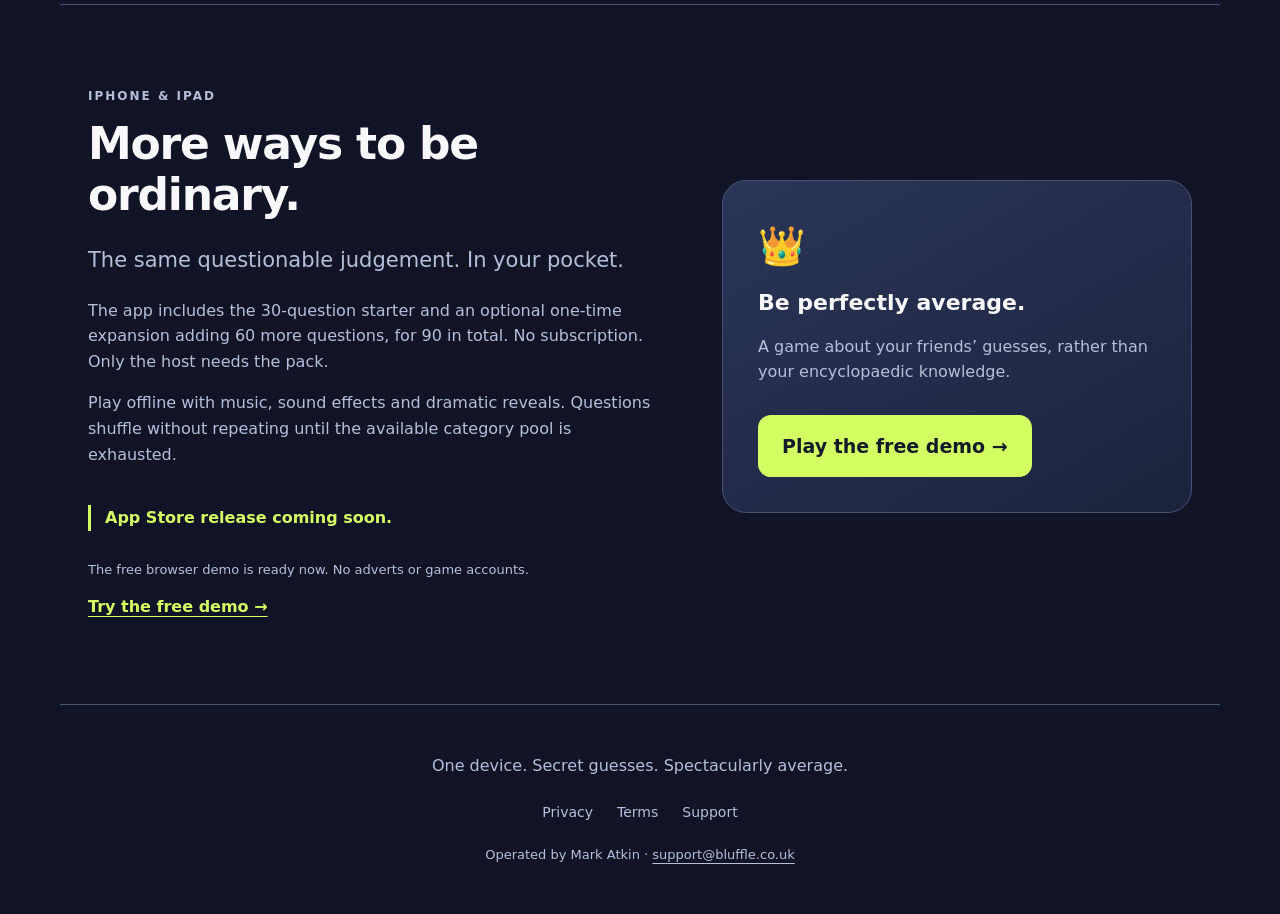
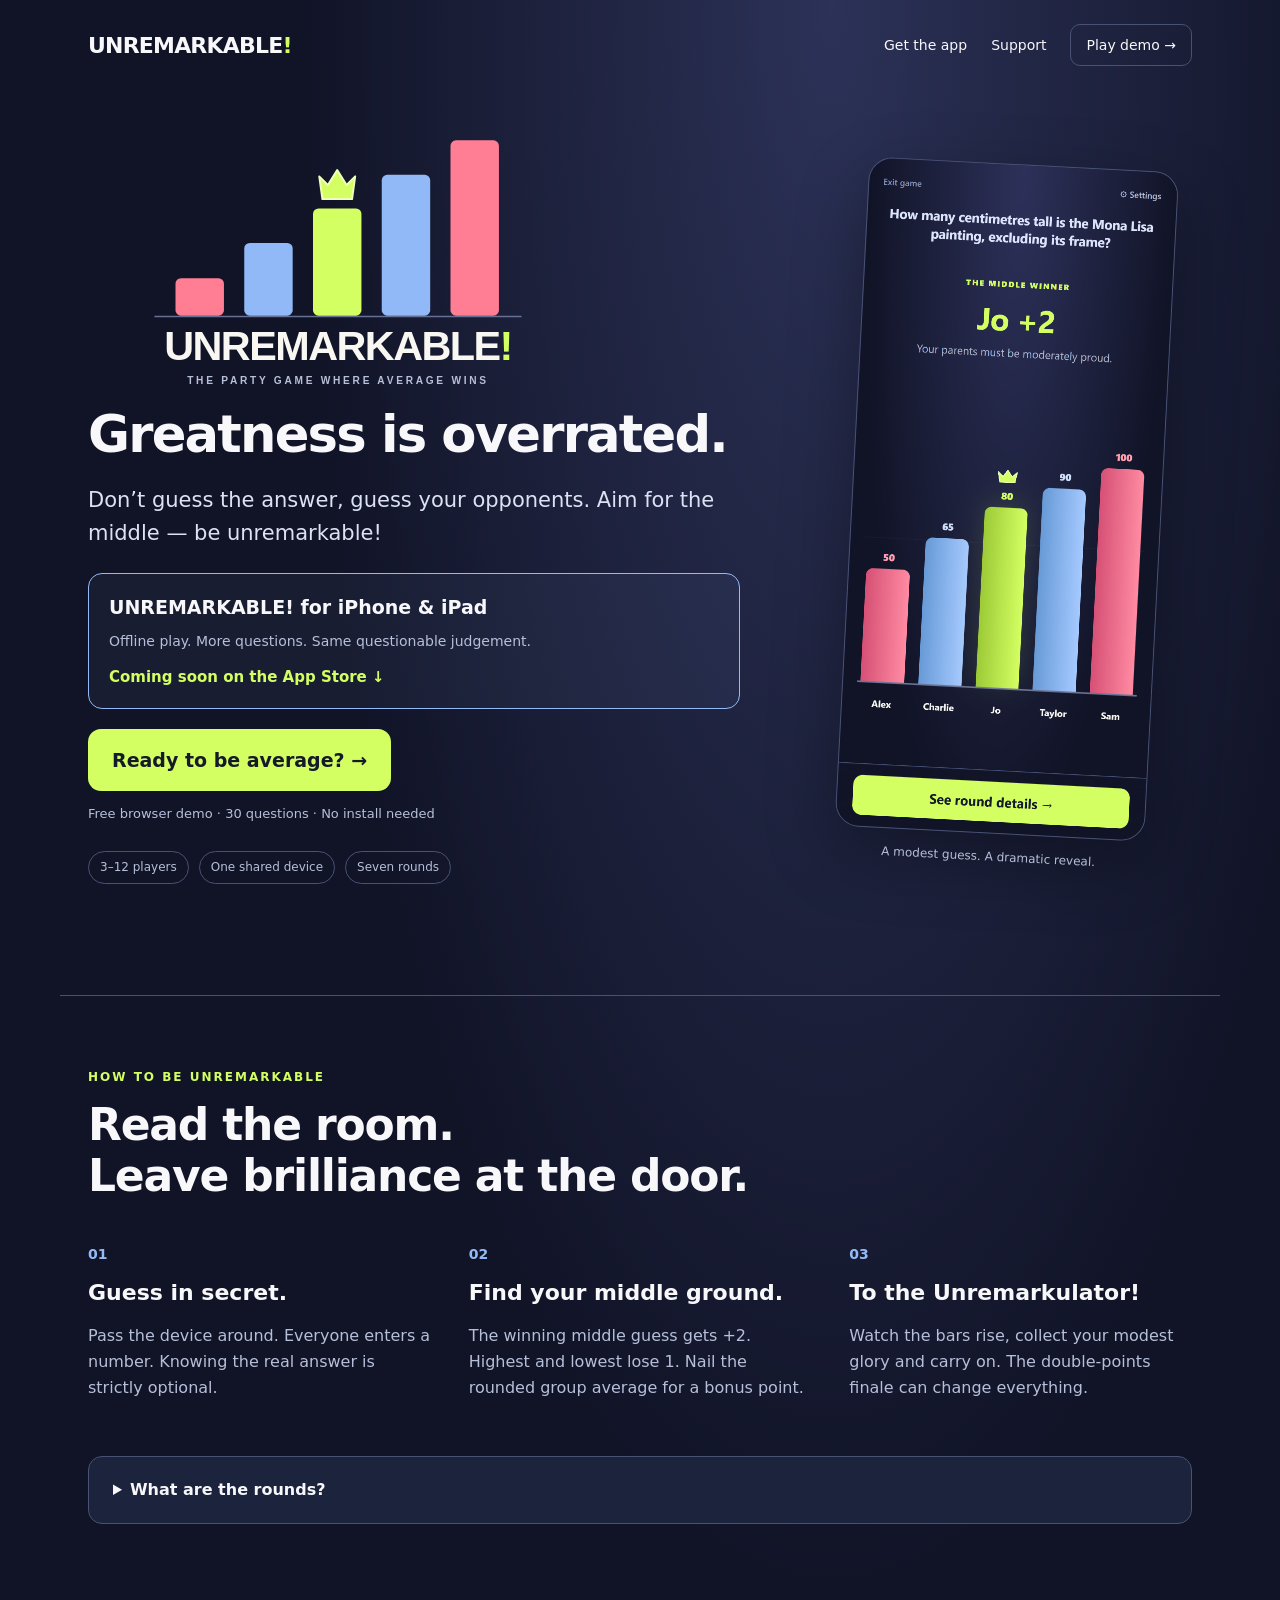
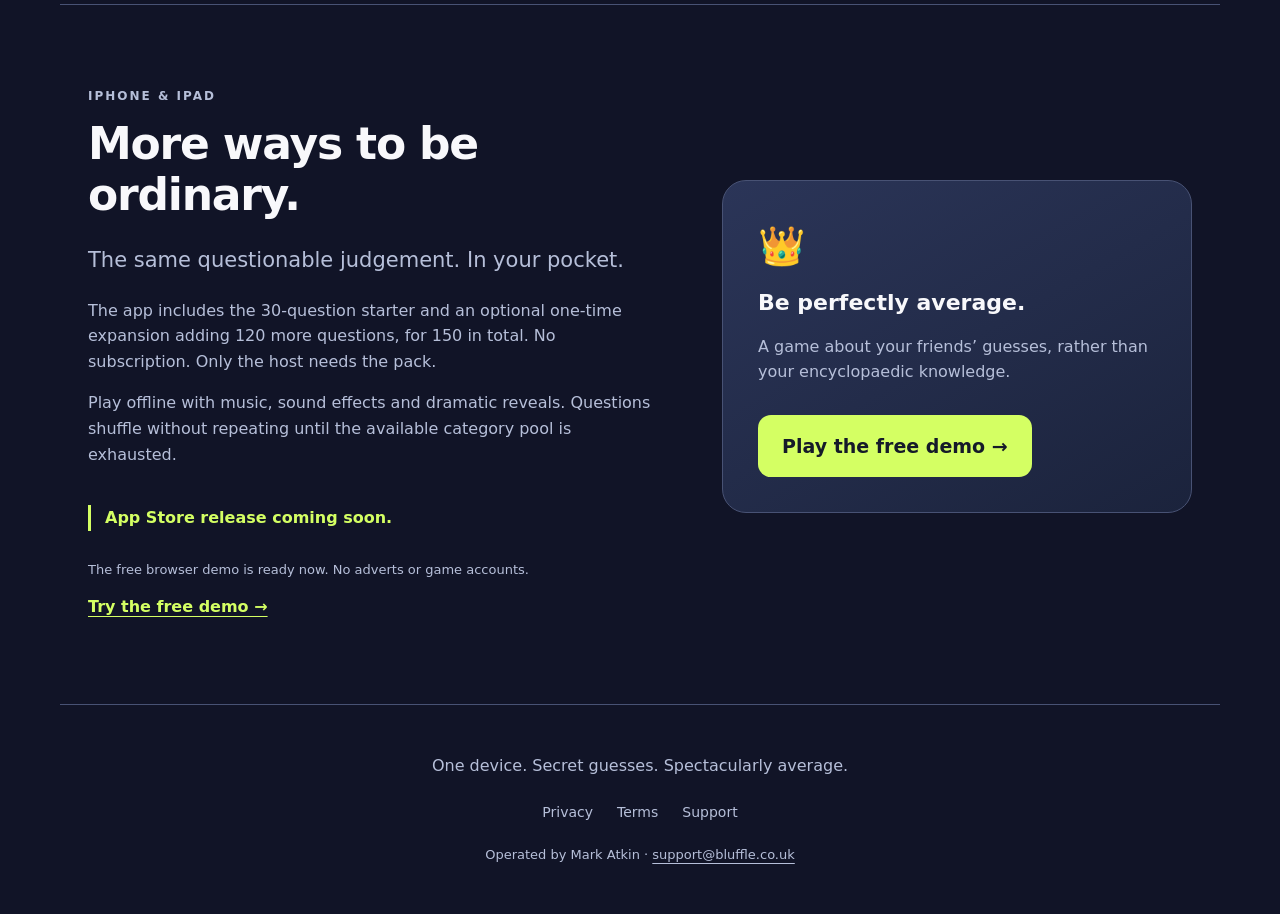
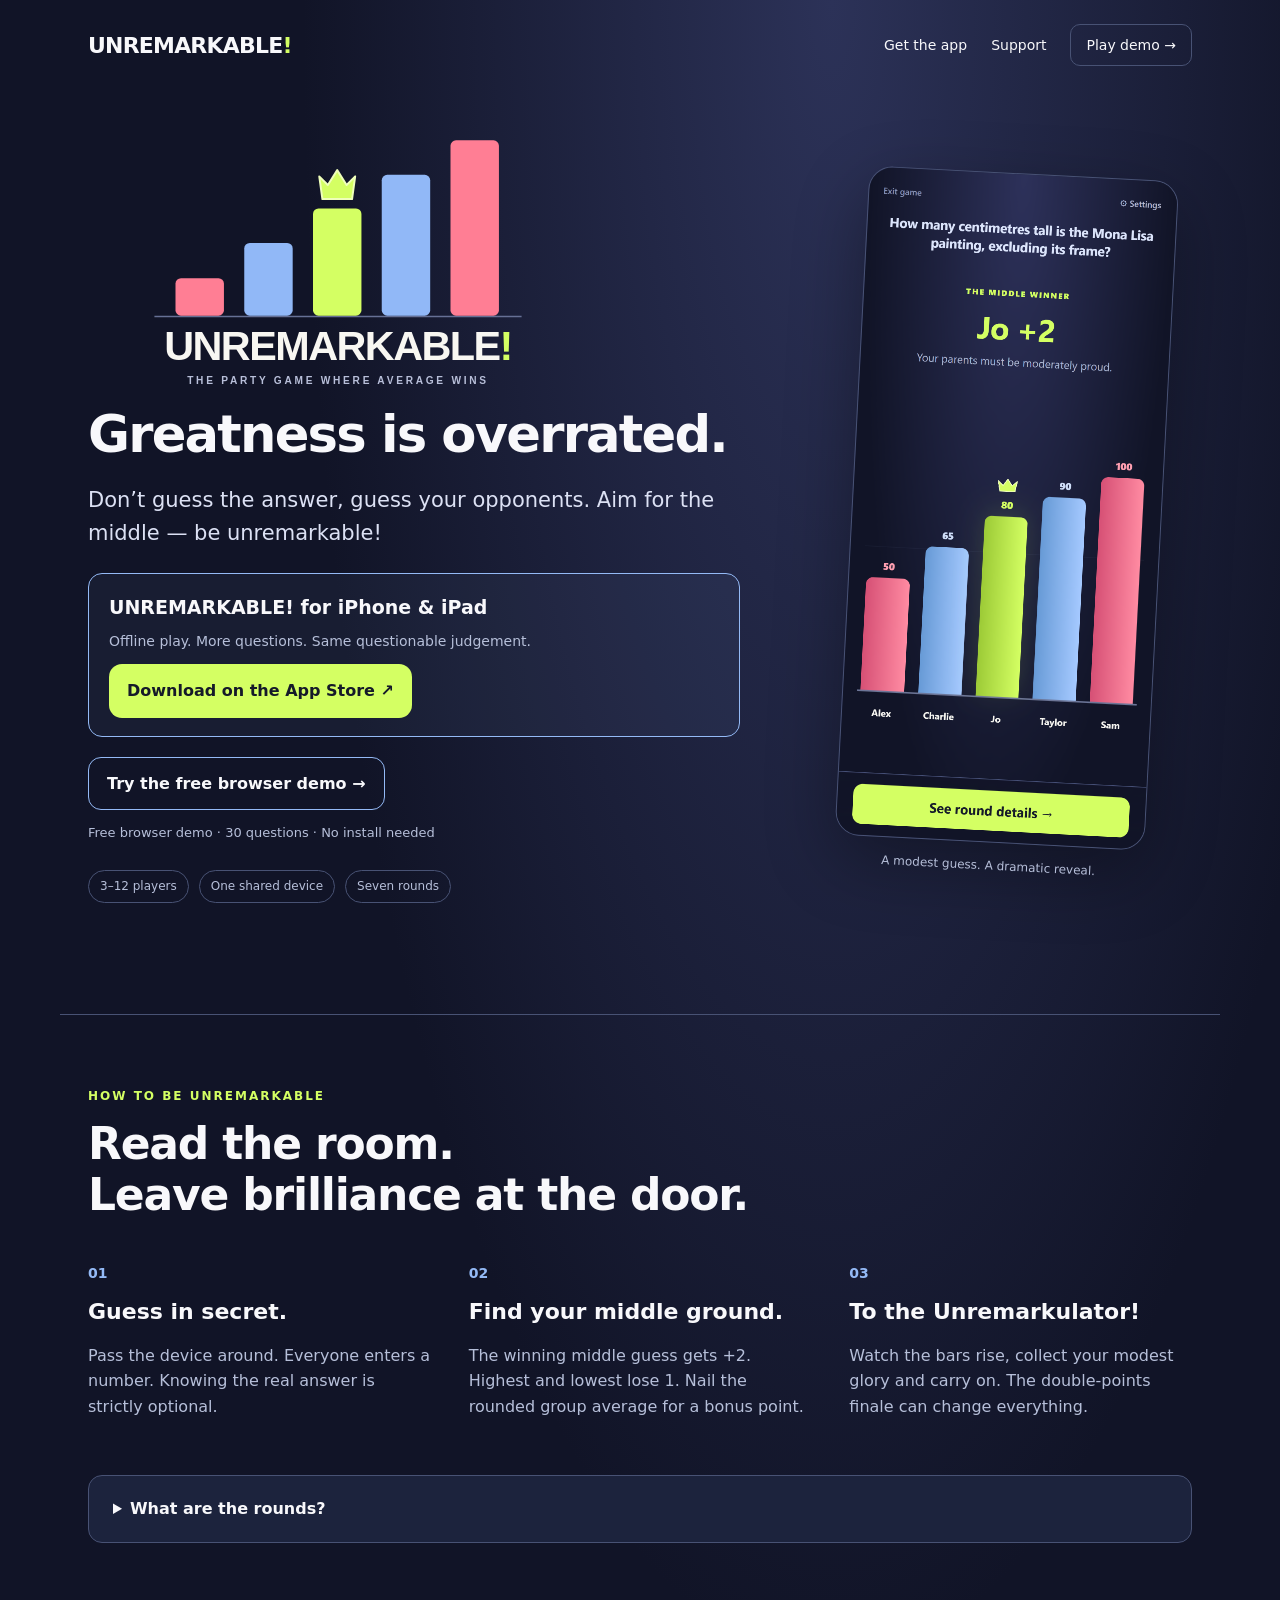
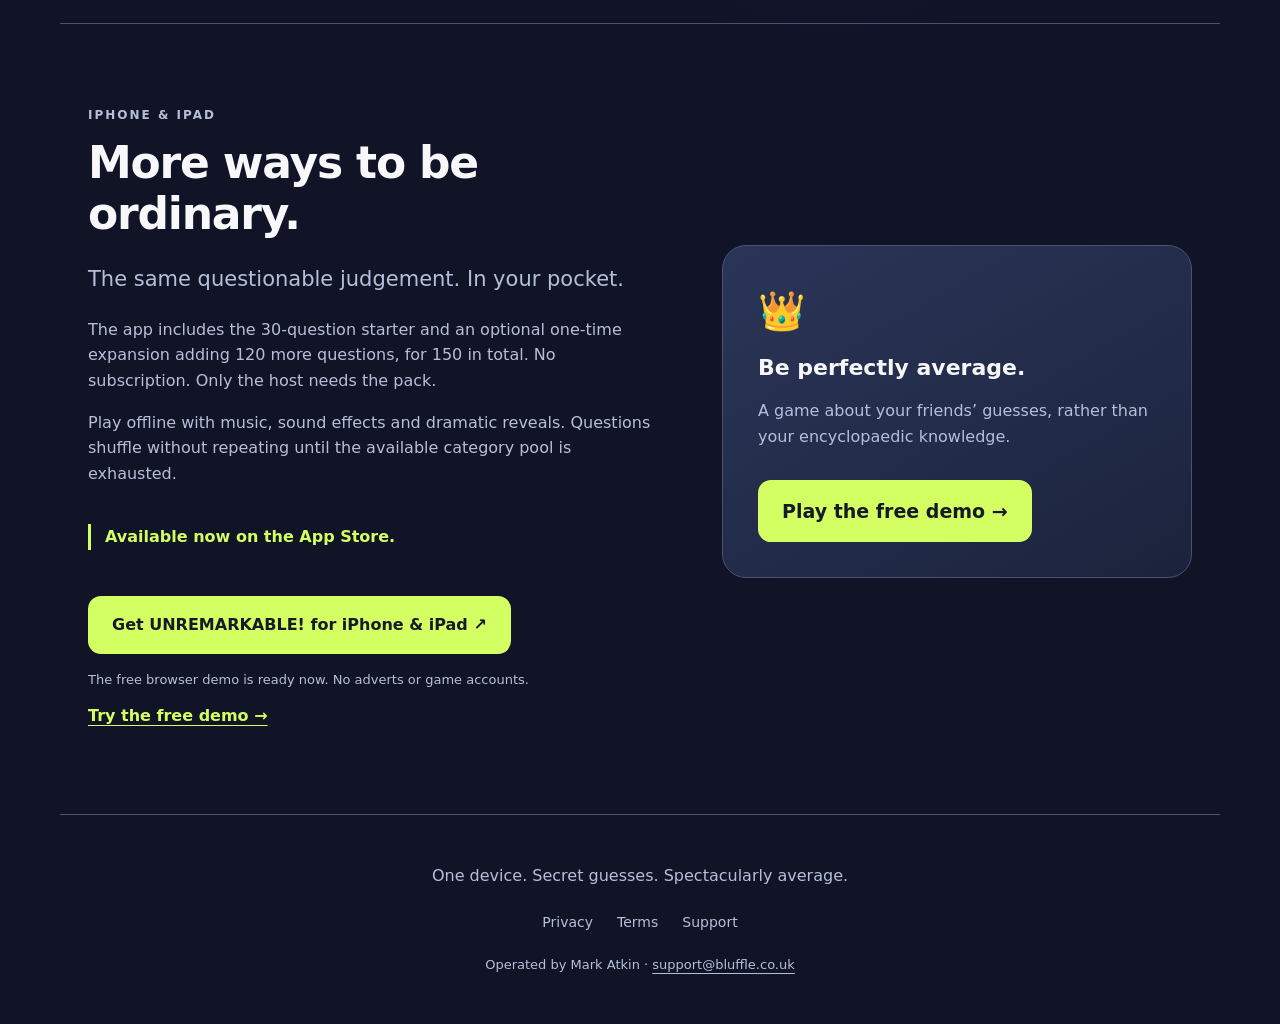
